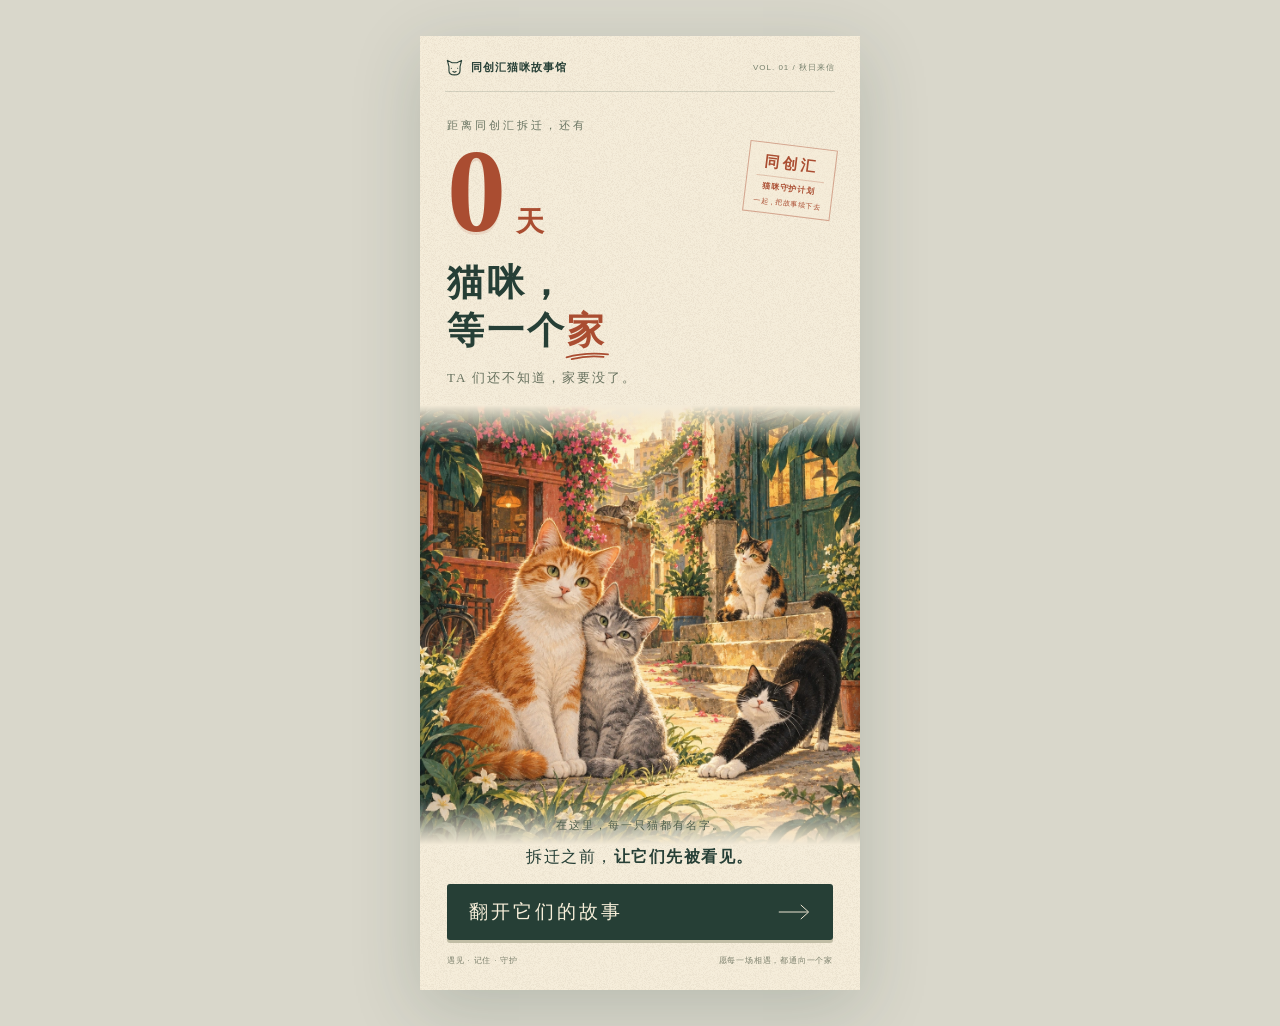
==== index.html @ daaa75ff "init: 同创汇猫咪故事馆（版本2）· v4 复古插画封面 与版本1「猫咪守护计划」（抽卡/守护证书）独立的第二个产品方向， 走故事馆玩法：遇见猫 → 读真实故事 → 留共鸣 → 人气榜传播。  本" ====
<!DOCTYPE html>
<html lang="zh-CN">
<head>
  <meta charset="UTF-8">
  <meta name="viewport" content="width=device-width, initial-scale=1">
  <meta name="theme-color" content="#f4ebd8">
  <title>猫咪，等一个家 · 同创汇猫咪守护计划</title>
  <link rel="stylesheet" href="style.css">
</head>
<body>
  <main class="cover">
    <header class="masthead">
      <span class="brand"><svg viewBox="0 0 24 24" aria-hidden="true"><path d="M5 11 3 3l6 3h6l6-3-2 8v5c0 7-14 7-14 0z"/><path d="M8 13h.01M16 13h.01M10 17l2 1 2-1"/></svg>同创汇猫咪故事馆</span>
      <span class="edition">VOL. 01 / 秋日来信</span>
    </header>

    <section class="hero" aria-labelledby="cover-title">
      <p class="hero-label">距离同创汇拆迁，还有</p>
      <div class="hero-count">
        <b id="days-left">—</b><em>天</em>
        <span class="side-note"><span>同创汇</span><span>猫咪守护计划</span><i>一起，把故事续下去</i></span>
      </div>
      <h1 id="cover-title">猫咪，<br>等一个<span class="home-word">家<svg viewBox="0 0 62 11" aria-hidden="true"><path d="M2 8Q27 1 58 4M9 10.5Q31 5 52 7.5"/></svg></span></h1>
      <p class="hero-sub">TA 们还不知道，家要没了。</p>
    </section>

    <figure class="scene" aria-label="暖阳下的街角，橘白猫和伙伴们安静地相伴">
      <img class="scene-slice" src="assets/scene-top.webp" width="1024" height="320" alt="" fetchpriority="high">
      <img class="scene-slice" src="assets/scene-cats.webp" width="1024" height="480" alt="" fetchpriority="high">
      <img class="scene-slice" src="assets/scene-ground.webp" width="1024" height="224" alt="">
      <figcaption>在这里，每一只猫都有名字。</figcaption>
    </figure>

    <section class="invitation" aria-label="猫咪故事入口">
      <p class="context">拆迁之前，<strong>让它们先被看见。</strong></p>
      <!-- 版本2 故事馆内页开发中，暂不跳转 -->
      <a class="enter" href="#" aria-disabled="true"><span>翻开它们的故事</span><svg viewBox="0 0 42 22" aria-hidden="true"><path d="M1 11h37M29 2l10 9-10 9"/></svg></a>
      <p class="closing"><span>遇见 · 记住 · 守护</span><span>愿每一场相遇，都通向一个家</span></p>
    </section>
  </main>
  <script src="cover.js"></script>
</body>
</html>
---- style.css ----
:root{--paper:#f4ebd8;--pine:#263f36;--rust:#aa4d31;--muted:#7e806c;--serif:"Songti SC","STSong","Noto Serif CJK SC","SimSun",serif;--body:"PingFang SC","Hiragino Sans GB","Microsoft YaHei",sans-serif}
*{box-sizing:border-box}
body{margin:0;background:#d9d7cb;color:var(--pine);font-family:var(--body);-webkit-font-smoothing:antialiased}
.cover{width:100%;max-width:440px;margin:0 auto;overflow:hidden;background:var(--paper) url("assets/paper-grain.png");position:relative;min-height:100svh}
.masthead{display:flex;align-items:center;justify-content:space-between;margin:0 25px;padding:22px 0 14px;border-bottom:1px solid #263f3629;gap:10px}
.brand{display:flex;align-items:center;gap:7px;font-size:11px;letter-spacing:1px;font-weight:600;white-space:nowrap}
.brand svg{width:19px;height:19px;fill:none;stroke:currentColor;stroke-width:1.4;stroke-linecap:round;stroke-linejoin:round}
.edition{font-size:8px;letter-spacing:1px;white-space:nowrap;color:#77806d}

/* ===== 倒计时主角区 ===== */
.hero{padding:26px 27px 0;position:relative;z-index:1}
.hero-label{margin:0;font-size:11px;letter-spacing:3px;color:#697462}
.hero-count{display:flex;align-items:baseline;gap:10px;margin:6px 0 0;position:relative}
.hero-count b{font-family:Georgia,"Times New Roman",serif;font-weight:700;font-size:118px;line-height:.9;color:var(--rust);font-variant-numeric:lining-nums;letter-spacing:-2px;text-shadow:0 3px 0 #aa4d311f}
.hero-count em{font-style:normal;font-family:var(--serif);font-size:28px;color:var(--rust);letter-spacing:3px;font-weight:700;margin-left:2px}
.side-note{position:absolute;top:6px;right:0;transform:rotate(7deg);text-align:center;border:1px solid #aa4d3170;color:var(--rust);padding:8px 9px 6px;background:#f4ebd866}
.side-note span{display:block;font-family:var(--serif);font-size:15px;font-weight:700;letter-spacing:3px;line-height:1.4}
.side-note span+span{font-family:var(--body);font-size:8px;letter-spacing:1px;margin-top:3px;padding-top:4px;border-top:1px solid #aa4d3145}
.side-note i{display:block;font-style:normal;font-size:7px;letter-spacing:.5px;margin-top:5px}
.hero h1{font-family:var(--serif);font-size:37px;line-height:1.28;letter-spacing:3px;font-weight:900;margin:14px 0 0}
.home-word{color:var(--rust);position:relative;display:inline-block}
.home-word svg{position:absolute;left:-2px;bottom:-7px;width:46px;height:11px;fill:none;stroke:var(--rust);stroke-width:2.4;stroke-linecap:round}
.hero-sub{margin:12px 0 0;color:#67715e;font-family:var(--serif);font-size:13px;line-height:1.8;letter-spacing:2px}

/* ===== 插画场景 ===== */
.scene{margin:16px 0 0;position:relative;isolation:isolate}
.scene-slice{width:100%;height:auto;display:block}
.scene:before,.scene:after{content:"";position:absolute;left:0;right:0;pointer-events:none;z-index:1}
.scene:before{top:0;height:39px;background:linear-gradient(var(--paper),transparent)}
.scene:after{bottom:0;height:47px;background:linear-gradient(transparent,var(--paper))}
.scene figcaption{position:absolute;bottom:12px;left:0;right:0;text-align:center;z-index:2;color:#52614e;font-family:var(--serif);font-size:11px;letter-spacing:2px;text-shadow:0 1px 8px var(--paper)}

/* ===== 入口区 ===== */
.invitation{position:relative;padding:2px 27px 24px;background:var(--paper) url("assets/paper-grain.png")}
.context{margin:0 0 16px;font-family:var(--serif);font-size:16px;letter-spacing:1.5px;text-align:center}
.context strong{font-weight:700}
.enter{display:flex;align-items:center;justify-content:space-between;gap:16px;min-height:56px;background:var(--pine);color:#f8efda;text-decoration:none;padding:15px 22px;font-family:var(--serif);font-size:19px;letter-spacing:3px;border-radius:3px;box-shadow:0 3px 0 #c1bda5;transition:background .2s,transform .2s}
.enter svg{width:33px;height:20px;stroke:currentColor;stroke-width:1.2;fill:none}
.enter:hover{background:#355648}
.enter:active{transform:translateY(2px)}
.enter:focus-visible{outline:3px solid var(--rust);outline-offset:4px}
.closing{display:flex;justify-content:space-between;gap:8px;font-size:8px;letter-spacing:.8px;margin:15px 0 0;color:#7c806d}

@media(min-width:600px){body{padding:36px 0}.cover{box-shadow:0 18px 65px #263f3630;min-height:0}}
@media(max-width:360px){.masthead{margin:0 20px}.hero{padding-left:22px;padding-right:22px}.hero-count b{font-size:96px}.hero-count em{font-size:23px}.hero h1{font-size:32px}.side-note{right:-6px;padding:7px 8px 5px}.side-note span{font-size:13px}.invitation{padding-left:22px;padding-right:22px}.closing{font-size:7px}}
@media(prefers-reduced-motion:reduce){.enter{transition:none}}
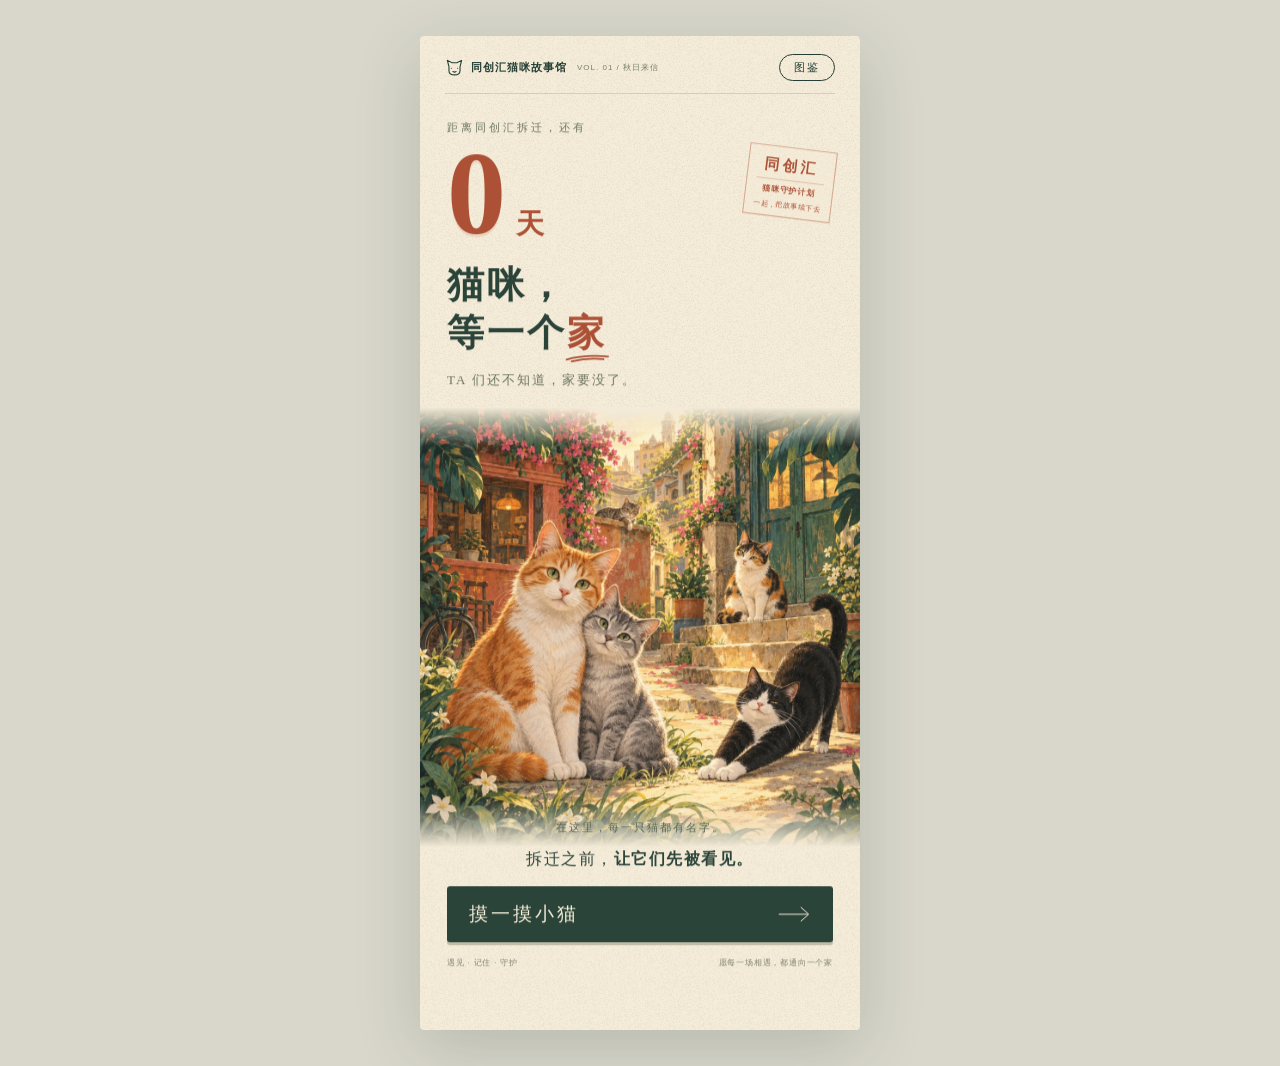
==== commit a8b912d9: "feat: 合并封面与内容为单页应用，完成摸猫故事馆核心功能 - 封面并入 story.html 作为首页视图，点「摸一摸小猫」页内切换 - 新增外置数据 cats.js（15 只猫，字段注释便于后续" ====
--- a/index.html
+++ b/index.html
@@ -3,41 +3,10 @@
 <head>
   <meta charset="UTF-8">
   <meta name="viewport" content="width=device-width, initial-scale=1">
-  <meta name="theme-color" content="#f4ebd8">
-  <title>猫咪，等一个家 · 同创汇猫咪守护计划</title>
-  <link rel="stylesheet" href="style.css">
+  <meta http-equiv="refresh" content="0;url=story.html">
+  <title>同创汇猫咪故事馆</title>
 </head>
-<body>
-  <main class="cover">
-    <header class="masthead">
-      <span class="brand"><svg viewBox="0 0 24 24" aria-hidden="true"><path d="M5 11 3 3l6 3h6l6-3-2 8v5c0 7-14 7-14 0z"/><path d="M8 13h.01M16 13h.01M10 17l2 1 2-1"/></svg>同创汇猫咪故事馆</span>
-      <span class="edition">VOL. 01 / 秋日来信</span>
-    </header>
-
-    <section class="hero" aria-labelledby="cover-title">
-      <p class="hero-label">距离同创汇拆迁，还有</p>
-      <div class="hero-count">
-        <b id="days-left">—</b><em>天</em>
-        <span class="side-note"><span>同创汇</span><span>猫咪守护计划</span><i>一起，把故事续下去</i></span>
-      </div>
-      <h1 id="cover-title">猫咪，<br>等一个<span class="home-word">家<svg viewBox="0 0 62 11" aria-hidden="true"><path d="M2 8Q27 1 58 4M9 10.5Q31 5 52 7.5"/></svg></span></h1>
-      <p class="hero-sub">TA 们还不知道，家要没了。</p>
-    </section>
-
-    <figure class="scene" aria-label="暖阳下的街角，橘白猫和伙伴们安静地相伴">
-      <img class="scene-slice" src="assets/scene-top.webp" width="1024" height="320" alt="" fetchpriority="high">
-      <img class="scene-slice" src="assets/scene-cats.webp" width="1024" height="480" alt="" fetchpriority="high">
-      <img class="scene-slice" src="assets/scene-ground.webp" width="1024" height="224" alt="">
-      <figcaption>在这里，每一只猫都有名字。</figcaption>
-    </figure>
-
-    <section class="invitation" aria-label="猫咪故事入口">
-      <p class="context">拆迁之前，<strong>让它们先被看见。</strong></p>
-      <!-- 版本2 故事馆内页开发中，暂不跳转 -->
-      <a class="enter" href="#" aria-disabled="true"><span>翻开它们的故事</span><svg viewBox="0 0 42 22" aria-hidden="true"><path d="M1 11h37M29 2l10 9-10 9"/></svg></a>
-      <p class="closing"><span>遇见 · 记住 · 守护</span><span>愿每一场相遇，都通向一个家</span></p>
-    </section>
-  </main>
-  <script src="cover.js"></script>
+<body style="margin:0;min-height:100vh;display:flex;align-items:center;justify-content:center;background:#f4ebd8;color:#263f36;font:14px/1.6 'Songti SC','STSong',serif;letter-spacing:2px">
+  <p>正在进入同创汇猫咪故事馆…</p>
 </body>
-</html>
+</html>
